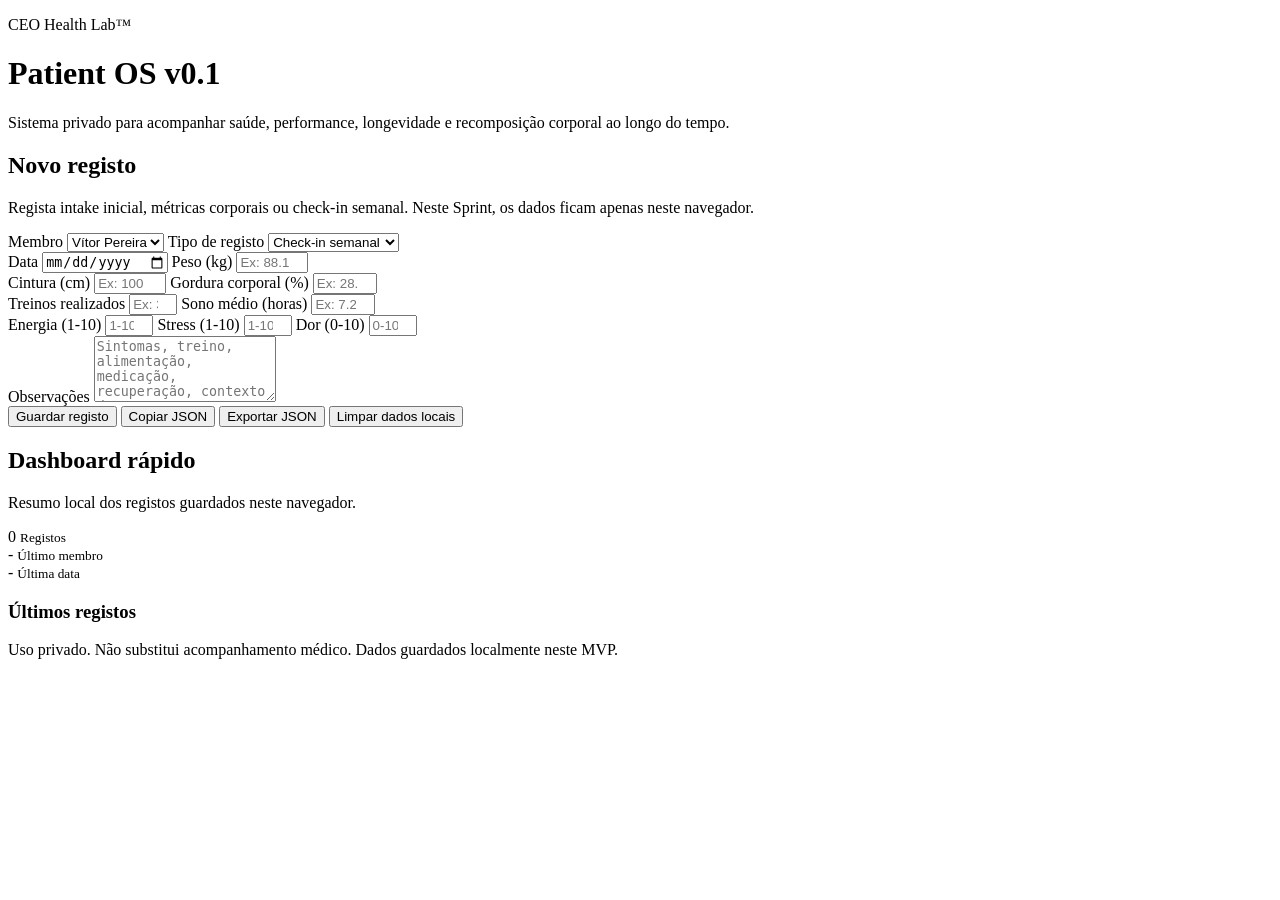
==== public/index.html @ 1cf919e3 "Add public app entrypoint" ====
<!DOCTYPE html>
<html lang="pt-PT">
<head>
  <meta charset="UTF-8" />
  <meta name="viewport" content="width=device-width, initial-scale=1.0" />
  <title>CEO Health Lab&trade;</title>
  <link rel="stylesheet" href="styles.css" />
</head>
<body>
  <header class="app-header">
    <div>
      <p class="eyebrow">CEO Health Lab&trade;</p>
      <h1>Patient OS v0.1</h1>
      <p class="subtitle">Sistema privado para acompanhar sa&uacute;de, performance, longevidade e recomposi&ccedil;&atilde;o corporal ao longo do tempo.</p>
    </div>
  </header>

  <main class="layout">
    <section class="panel" aria-labelledby="new-entry-title">
      <div class="section-heading">
        <h2 id="new-entry-title">Novo registo</h2>
        <p class="muted">Regista intake inicial, m&eacute;tricas corporais ou check-in semanal. Neste Sprint, os dados ficam apenas neste navegador.</p>
      </div>

      <form id="healthForm">
        <div class="grid two">
          <label for="member">
            Membro
            <select id="member" required>
              <option value="V&iacute;tor Pereira">V&iacute;tor Pereira</option>
              <option value="Cl&aacute;udia">Cl&aacute;udia</option>
            </select>
          </label>

          <label for="entryType">
            Tipo de registo
            <select id="entryType" required>
              <option value="weekly_checkin">Check-in semanal</option>
              <option value="body_metrics">M&eacute;tricas corporais</option>
              <option value="clinical_intake">Intake cl&iacute;nico</option>
            </select>
          </label>
        </div>

        <div class="grid two">
          <label for="entryDate">
            Data
            <input id="entryDate" type="date" required />
          </label>

          <label for="weight">
            Peso (kg)
            <input id="weight" type="number" step="0.1" min="30" max="250" placeholder="Ex: 88.1" />
          </label>
        </div>

        <div class="grid two">
          <label for="waist">
            Cintura (cm)
            <input id="waist" type="number" step="0.1" min="40" max="200" placeholder="Ex: 100" />
          </label>

          <label for="bodyFat">
            Gordura corporal (%)
            <input id="bodyFat" type="number" step="0.1" min="5" max="60" placeholder="Ex: 28.5" />
          </label>
        </div>

        <div class="grid two">
          <label for="trainingSessions">
            Treinos realizados
            <input id="trainingSessions" type="number" step="1" min="0" max="14" placeholder="Ex: 3" />
          </label>

          <label for="sleepHours">
            Sono m&eacute;dio (horas)
            <input id="sleepHours" type="number" step="0.1" min="0" max="14" placeholder="Ex: 7.2" />
          </label>
        </div>

        <div class="grid three">
          <label for="energy">
            Energia (1-10)
            <input id="energy" type="number" min="1" max="10" placeholder="1-10" />
          </label>

          <label for="stress">
            Stress (1-10)
            <input id="stress" type="number" min="1" max="10" placeholder="1-10" />
          </label>

          <label for="pain">
            Dor (0-10)
            <input id="pain" type="number" min="0" max="10" placeholder="0-10" />
          </label>
        </div>

        <label for="notes">
          Observa&ccedil;&otilde;es
          <textarea id="notes" rows="4" placeholder="Sintomas, treino, alimenta&ccedil;&atilde;o, medica&ccedil;&atilde;o, recupera&ccedil;&atilde;o, contexto da semana..."></textarea>
        </label>

        <div class="actions">
          <button type="submit">Guardar registo</button>
          <button type="button" id="copyJson" class="secondary">Copiar JSON</button>
          <button type="button" id="downloadJson" class="secondary">Exportar JSON</button>
          <button type="button" id="clearData" class="danger">Limpar dados locais</button>
        </div>

        <p id="statusMessage" class="status" role="status" aria-live="polite"></p>
      </form>
    </section>

    <section class="panel" aria-labelledby="dashboard-title">
      <div class="section-heading">
        <h2 id="dashboard-title">Dashboard r&aacute;pido</h2>
        <p class="muted">Resumo local dos registos guardados neste navegador.</p>
      </div>

      <div class="stats" aria-label="Resumo dos registos">
        <div>
          <span id="totalEntries">0</span>
          <small>Registos</small>
        </div>
        <div>
          <span id="lastMember">-</span>
          <small>&Uacute;ltimo membro</small>
        </div>
        <div>
          <span id="lastDate">-</span>
          <small>&Uacute;ltima data</small>
        </div>
      </div>

      <h3>&Uacute;ltimos registos</h3>
      <div id="entriesList" class="entries"></div>
    </section>
  </main>

  <footer class="app-footer">
    <p>Uso privado. N&atilde;o substitui acompanhamento m&eacute;dico. Dados guardados localmente neste MVP.</p>
  </footer>

  <script src="script.js"></script>
</body>
</html>
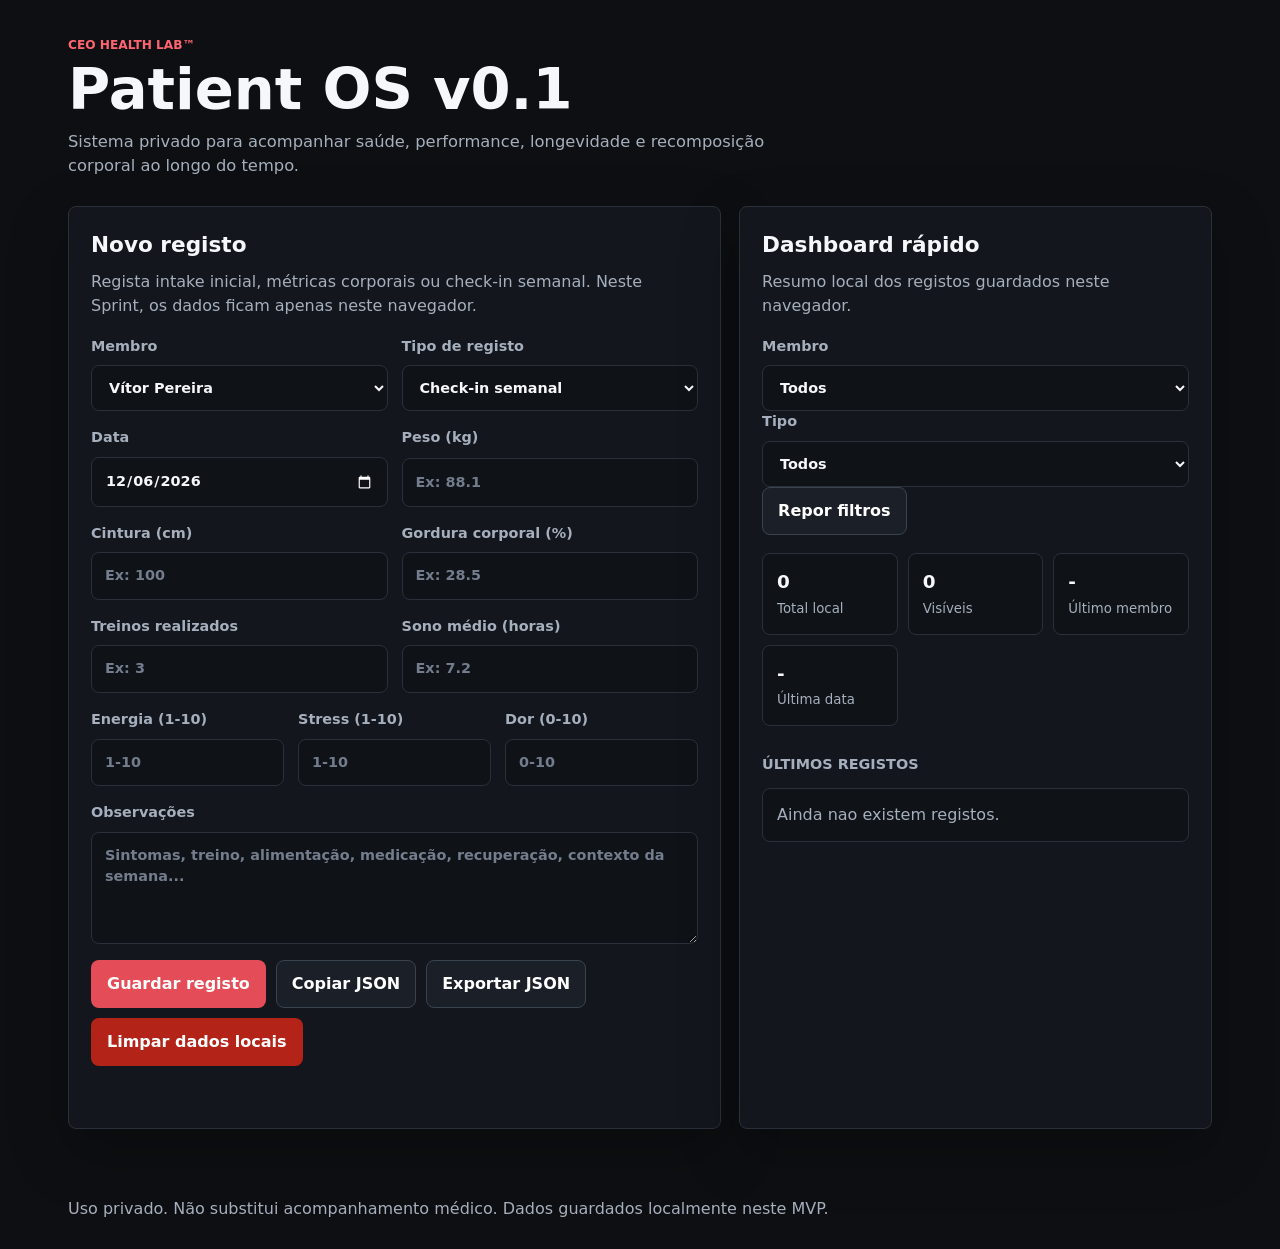
==== commit 904db1f4: "Add local history filters" ====
--- a/public/index.html
+++ b/public/index.html
@@ -117,10 +117,37 @@
         <p class="muted">Resumo local dos registos guardados neste navegador.</p>
       </div>
 
+      <div class="filters" aria-label="Filtros do historico">
+        <label for="memberFilter">
+          Membro
+          <select id="memberFilter">
+            <option value="all">Todos</option>
+            <option value="V&iacute;tor Pereira">V&iacute;tor Pereira</option>
+            <option value="Cl&aacute;udia">Cl&aacute;udia</option>
+          </select>
+        </label>
+
+        <label for="typeFilter">
+          Tipo
+          <select id="typeFilter">
+            <option value="all">Todos</option>
+            <option value="weekly_checkin">Check-in semanal</option>
+            <option value="body_metrics">M&eacute;tricas corporais</option>
+            <option value="clinical_intake">Intake cl&iacute;nico</option>
+          </select>
+        </label>
+
+        <button type="button" id="resetFilters" class="secondary">Repor filtros</button>
+      </div>
+
       <div class="stats" aria-label="Resumo dos registos">
         <div>
           <span id="totalEntries">0</span>
-          <small>Registos</small>
+          <small>Total local</small>
+        </div>
+        <div>
+          <span id="visibleEntries">0</span>
+          <small>Vis&iacute;veis</small>
         </div>
         <div>
           <span id="lastMember">-</span>
--- a/public/styles.css
+++ b/public/styles.css
@@ -0,0 +1,334 @@
+:root {
+  color-scheme: dark;
+  --bg: #0d0f12;
+  --surface: #15181e;
+  --surface-strong: #1b2028;
+  --field: #0f1217;
+  --border: #2a303a;
+  --border-strong: #3a4350;
+  --text: #f5f7fa;
+  --muted: #a6afbd;
+  --faint: #737d8d;
+  --accent: #e44d57;
+  --accent-strong: #ff6570;
+  --danger: #b42318;
+  --success: #53c28b;
+  --shadow: 0 22px 60px rgba(0, 0, 0, 0.26);
+}
+
+* {
+  box-sizing: border-box;
+}
+
+html {
+  min-height: 100%;
+}
+
+body {
+  min-height: 100%;
+  margin: 0;
+  background: var(--bg);
+  color: var(--text);
+  font-family: Inter, ui-sans-serif, system-ui, -apple-system, BlinkMacSystemFont, "Segoe UI", sans-serif;
+  line-height: 1.5;
+}
+
+button,
+input,
+select,
+textarea {
+  font: inherit;
+}
+
+.app-header,
+.app-footer {
+  width: min(100%, 1180px);
+  margin: 0 auto;
+  padding: 28px 18px;
+}
+
+.app-header {
+  padding-top: 36px;
+}
+
+.eyebrow {
+  margin: 0 0 8px;
+  color: var(--accent-strong);
+  font-size: 0.76rem;
+  font-weight: 800;
+  letter-spacing: 0;
+  text-transform: uppercase;
+}
+
+h1,
+h2,
+h3,
+p {
+  margin-top: 0;
+}
+
+h1 {
+  max-width: 820px;
+  margin-bottom: 12px;
+  font-size: 3.6rem;
+  line-height: 0.96;
+}
+
+h2 {
+  margin-bottom: 8px;
+  font-size: 1.35rem;
+}
+
+h3 {
+  margin-bottom: 12px;
+  color: var(--muted);
+  font-size: 0.9rem;
+  text-transform: uppercase;
+}
+
+.subtitle {
+  max-width: 760px;
+  margin-bottom: 0;
+  color: var(--muted);
+  font-size: 1.02rem;
+}
+
+.muted,
+.app-footer {
+  color: var(--muted);
+}
+
+.layout {
+  width: min(100%, 1180px);
+  margin: 0 auto;
+  padding: 0 18px 40px;
+  display: grid;
+  grid-template-columns: minmax(0, 1.16fr) minmax(320px, 0.84fr);
+  gap: 18px;
+}
+
+.panel {
+  min-width: 0;
+  border: 1px solid var(--border);
+  border-radius: 8px;
+  background: rgba(21, 24, 30, 0.9);
+  box-shadow: var(--shadow);
+  padding: 22px;
+}
+
+.section-heading {
+  margin-bottom: 18px;
+}
+
+form {
+  display: grid;
+  gap: 16px;
+}
+
+.grid {
+  display: grid;
+  gap: 14px;
+}
+
+.grid.two {
+  grid-template-columns: repeat(2, minmax(0, 1fr));
+}
+
+.grid.three {
+  grid-template-columns: repeat(3, minmax(0, 1fr));
+}
+
+label {
+  display: grid;
+  gap: 8px;
+  color: var(--muted);
+  font-size: 0.9rem;
+  font-weight: 700;
+}
+
+input,
+select,
+textarea {
+  width: 100%;
+  min-height: 46px;
+  border: 1px solid var(--border);
+  border-radius: 8px;
+  background: var(--field);
+  color: var(--text);
+  padding: 12px 13px;
+}
+
+textarea {
+  min-height: 112px;
+  resize: vertical;
+}
+
+input::placeholder,
+textarea::placeholder {
+  color: var(--faint);
+}
+
+input:focus,
+select:focus,
+textarea:focus,
+button:focus-visible {
+  outline: 3px solid rgba(228, 77, 87, 0.18);
+  border-color: var(--accent);
+}
+
+.actions {
+  display: flex;
+  flex-wrap: wrap;
+  gap: 10px;
+}
+
+button {
+  min-height: 44px;
+  border: 1px solid transparent;
+  border-radius: 8px;
+  padding: 11px 15px;
+  background: var(--accent);
+  color: white;
+  font-weight: 800;
+  cursor: pointer;
+  transition: transform 150ms ease, border-color 150ms ease, background 150ms ease;
+}
+
+button:hover {
+  transform: translateY(-1px);
+  background: var(--accent-strong);
+}
+
+button.secondary {
+  border-color: var(--border-strong);
+  background: var(--surface-strong);
+}
+
+button.secondary:hover {
+  background: #242b35;
+}
+
+button.danger {
+  background: var(--danger);
+}
+
+button.danger:hover {
+  background: #d1372b;
+}
+
+.status {
+  min-height: 24px;
+  margin: 0;
+  color: var(--success);
+  font-size: 0.92rem;
+  font-weight: 700;
+}
+
+.status.error {
+  color: var(--accent-strong);
+}
+
+.stats {
+  display: grid;
+  grid-template-columns: repeat(3, minmax(0, 1fr));
+  gap: 10px;
+  margin: 18px 0 28px;
+}
+
+.stats div,
+.entry,
+.empty-state {
+  border: 1px solid var(--border);
+  border-radius: 8px;
+  background: var(--field);
+  padding: 14px;
+}
+
+.stats span {
+  display: block;
+  overflow-wrap: anywhere;
+  font-size: 1.15rem;
+  font-weight: 850;
+}
+
+.stats small,
+.entry small {
+  color: var(--muted);
+}
+
+.entries {
+  display: grid;
+  gap: 10px;
+}
+
+.entry {
+  display: grid;
+  gap: 8px;
+}
+
+.entry strong {
+  display: block;
+}
+
+.entry dl {
+  display: grid;
+  grid-template-columns: repeat(2, minmax(0, 1fr));
+  gap: 8px 12px;
+  margin: 0;
+}
+
+.entry dt {
+  color: var(--faint);
+  font-size: 0.78rem;
+}
+
+.entry dd {
+  margin: 0;
+  font-weight: 750;
+}
+
+.entry p,
+.empty-state {
+  margin: 0;
+  color: var(--muted);
+}
+
+.app-footer p {
+  margin-bottom: 0;
+}
+
+@media (max-width: 900px) {
+  .layout {
+    grid-template-columns: 1fr;
+  }
+}
+
+@media (max-width: 640px) {
+  h1 {
+    font-size: 2.45rem;
+  }
+
+  .app-header,
+  .app-footer {
+    padding-inline: 14px;
+  }
+
+  .layout {
+    padding-inline: 14px;
+  }
+
+  .panel {
+    padding: 18px;
+  }
+
+  .grid.two,
+  .grid.three,
+  .stats,
+  .entry dl {
+    grid-template-columns: 1fr;
+  }
+
+  .actions button {
+    width: 100%;
+  }
+}
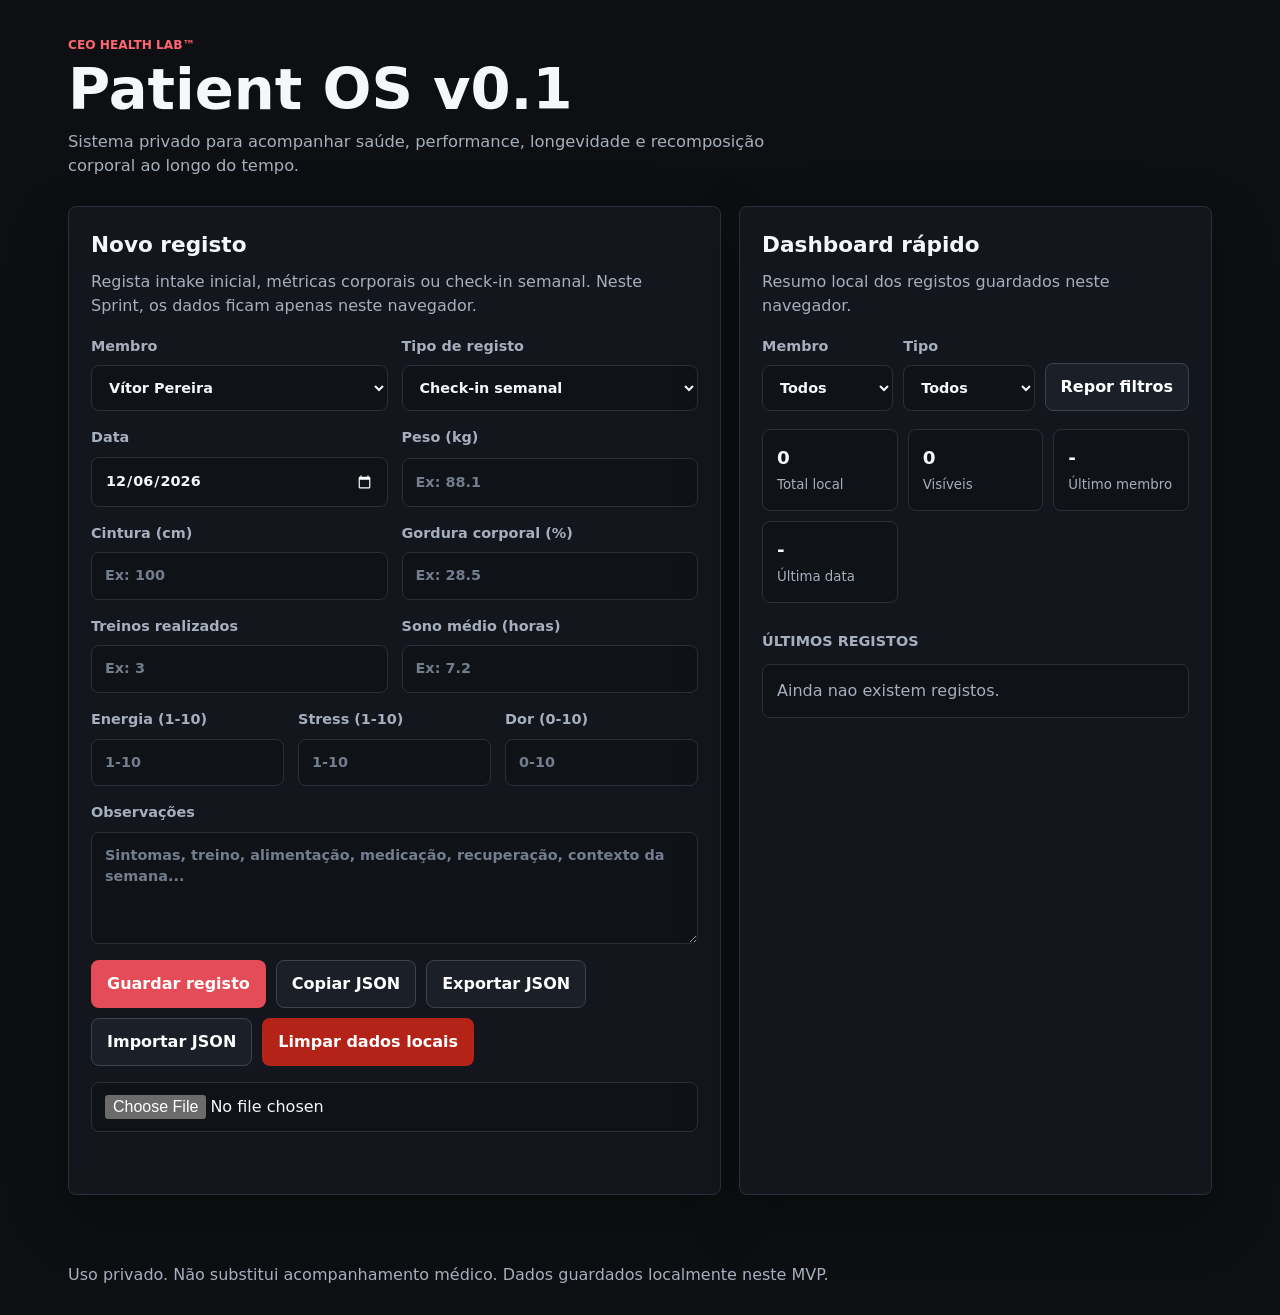
==== commit 7937b3fa: "Add JSON import control" ====
--- a/public/index.html
+++ b/public/index.html
@@ -104,8 +104,11 @@
           <button type="submit">Guardar registo</button>
           <button type="button" id="copyJson" class="secondary">Copiar JSON</button>
           <button type="button" id="downloadJson" class="secondary">Exportar JSON</button>
+          <button type="button" id="importJson" class="secondary">Importar JSON</button>
           <button type="button" id="clearData" class="danger">Limpar dados locais</button>
         </div>
+
+        <input id="importJsonFile" class="visually-hidden" type="file" accept="application/json,.json,.health-export.json" />
 
         <p id="statusMessage" class="status" role="status" aria-live="polite"></p>
       </form>
--- a/public/styles.css
+++ b/public/styles.css
@@ -182,6 +182,14 @@
   gap: 10px;
 }
 
+.filters {
+  display: grid;
+  grid-template-columns: minmax(0, 1fr) minmax(0, 1fr) auto;
+  align-items: end;
+  gap: 10px;
+  margin-bottom: 18px;
+}
+
 button {
   min-height: 44px;
   border: 1px solid transparent;
@@ -216,6 +224,21 @@
   background: #d1372b;
 }
 
+button.text-danger {
+  justify-self: start;
+  min-height: auto;
+  border-color: rgba(180, 35, 24, 0.28);
+  background: transparent;
+  color: #ff8a83;
+  padding: 6px 0;
+}
+
+button.text-danger:hover {
+  background: transparent;
+  color: #ffc0bc;
+  transform: none;
+}
+
 .status {
   min-height: 24px;
   margin: 0;
@@ -323,12 +346,14 @@
 
   .grid.two,
   .grid.three,
+  .filters,
   .stats,
   .entry dl {
     grid-template-columns: 1fr;
   }
 
-  .actions button {
+  .actions button,
+  .filters button {
     width: 100%;
   }
 }
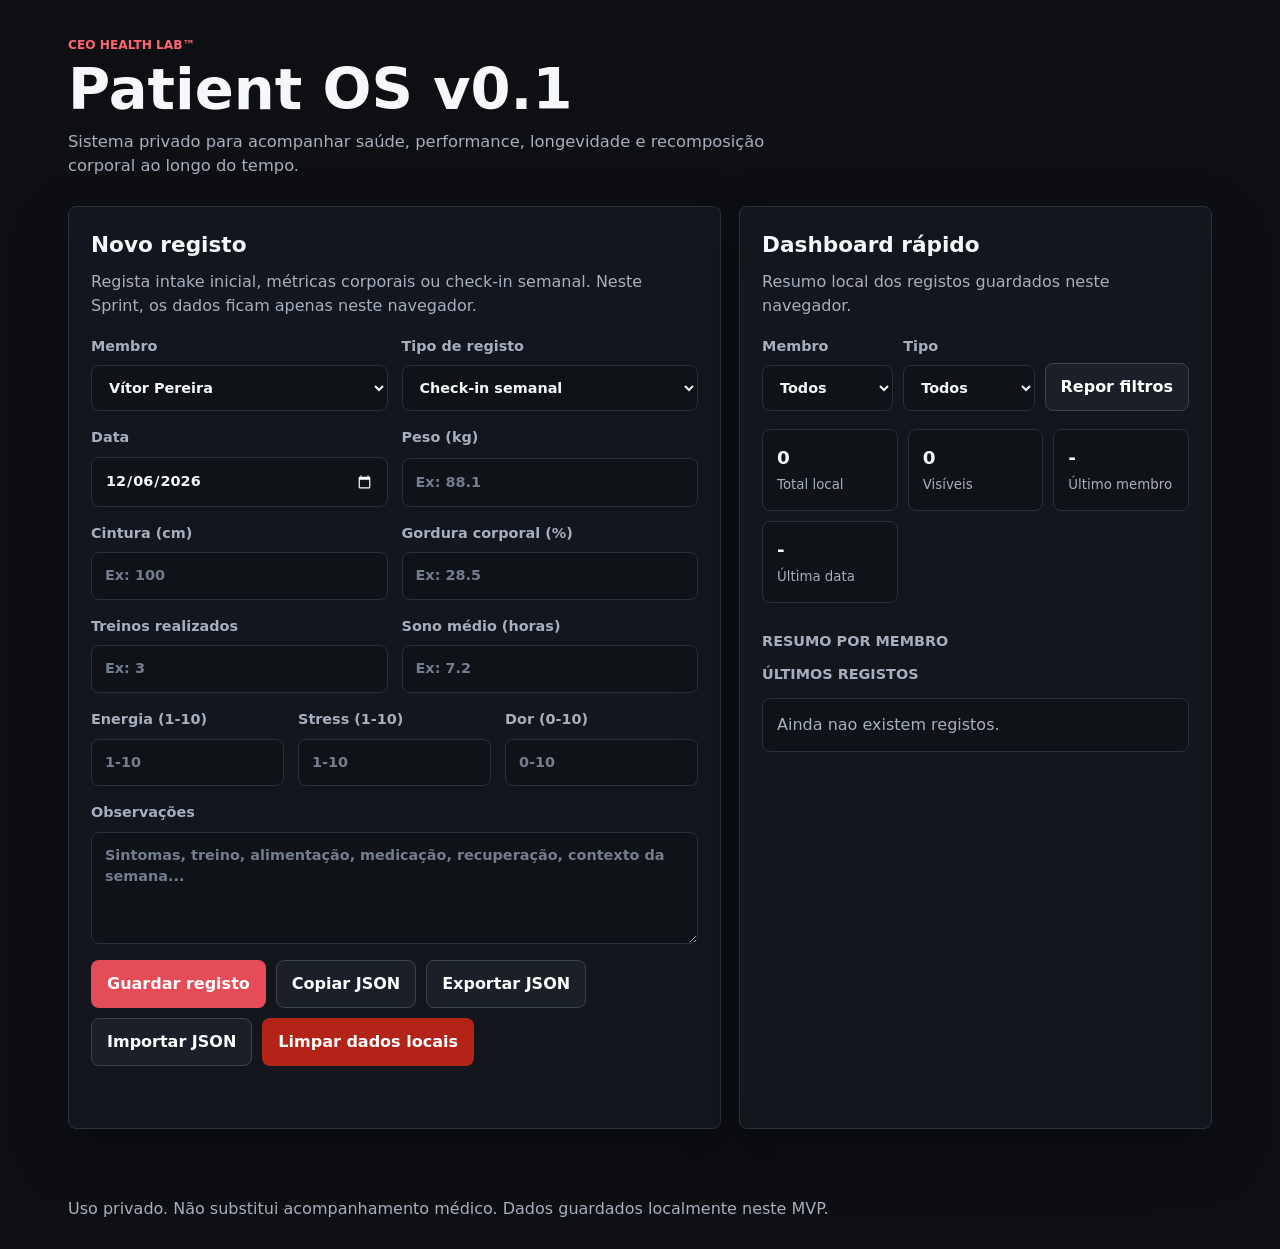
==== commit c257eb0a: "Add member summary section" ====
--- a/public/index.html
+++ b/public/index.html
@@ -162,6 +162,9 @@
         </div>
       </div>
 
+      <h3>Resumo por membro</h3>
+      <div id="memberSummary" class="member-summary" aria-label="Resumo por membro"></div>
+
       <h3>&Uacute;ltimos registos</h3>
       <div id="entriesList" class="entries"></div>
     </section>
--- a/public/styles.css
+++ b/public/styles.css
@@ -163,6 +163,16 @@
   resize: vertical;
 }
 
+.visually-hidden {
+  position: absolute;
+  width: 1px;
+  height: 1px;
+  overflow: hidden;
+  clip: rect(0, 0, 0, 0);
+  white-space: nowrap;
+  clip-path: inset(50%);
+}
+
 input::placeholder,
 textarea::placeholder {
   color: var(--faint);
